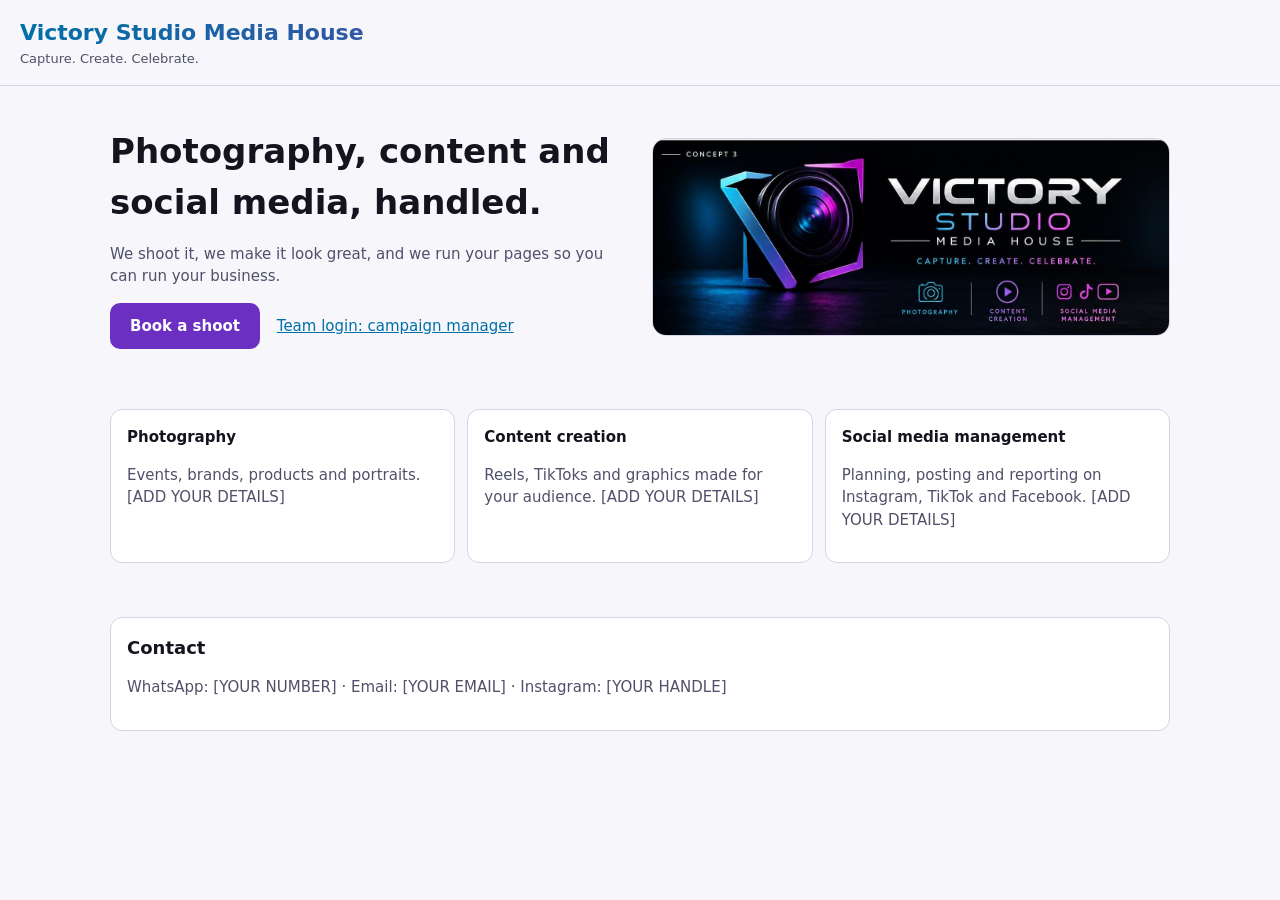
==== index.html @ 6e5b6c18 "Add files via upload" ====
<!doctype html>
<html lang="en"><head><meta charset="utf-8"><meta name="viewport" content="width=device-width, initial-scale=1, viewport-fit=cover">
<title>Victory Studio Media House</title><meta name="description" content="Photography, content creation and social media management. Capture. Create. Celebrate."><link rel="stylesheet" href="css/style.css"></head><body>
<header><h1>Victory Studio Media House</h1><div class="sub">Capture. Create. Celebrate.</div></header>
<section class="hero"><div><h2 style="font-size:34px">Photography, content and social media, handled.</h2><p class="mu">We shoot it, we make it look great, and we run your pages so you can run your business.</p><a class="btn" href="#contact">Book a shoot</a> <a href="app.html" style="margin-left:12px">Team login: campaign manager</a></div><img src="assets/logo.jpg" alt="Victory Studio Media House logo"></section>
<section class="sec"><div class="grid"><div class="card"><h3>Photography</h3><p class="mu">Events, brands, products and portraits. [ADD YOUR DETAILS]</p></div><div class="card"><h3>Content creation</h3><p class="mu">Reels, TikToks and graphics made for your audience. [ADD YOUR DETAILS]</p></div><div class="card"><h3>Social media management</h3><p class="mu">Planning, posting and reporting on Instagram, TikTok and Facebook. [ADD YOUR DETAILS]</p></div></div></section>
<section class="sec" id="contact"><div class="card"><h2>Contact</h2><p class="mu">WhatsApp: [YOUR NUMBER] · Email: [YOUR EMAIL] · Instagram: [YOUR HANDLE]</p></div></section>
</body></html>
---- css/style.css ----
:root{color-scheme:dark;--bg:#0A0A12;--cd:#12121E;--bd:#2A2A44;--tx:#F2F2FA;--mu:#B4B4CC;--c1:#3FC8FF;--c2:#B06BFF;--c3:#FF4FD8;box-sizing:border-box;padding-top:env(safe-area-inset-top,0px);padding-bottom:env(safe-area-inset-bottom,0px)}
@media (prefers-color-scheme:light){:root:not([data-theme="dark"]){color-scheme:light;--bg:#F6F6FB;--cd:#fff;--bd:#D5D5E6;--tx:#14141F;--mu:#50506A;--c1:#0070A8;--c2:#6B2FC2;--c3:#B0189A}}
:root[data-theme="light"]{color-scheme:light;--bg:#F6F6FB;--cd:#fff;--bd:#D5D5E6;--tx:#14141F;--mu:#50506A;--c1:#0070A8;--c2:#6B2FC2;--c3:#B0189A}
*{box-sizing:border-box}body{margin:0;background:var(--bg);color:var(--tx);font:15px/1.5 "Exo 2",system-ui,sans-serif}
header{padding:16px 20px;border-bottom:1px solid var(--bd)}h1{margin:0;font-size:22px;background:linear-gradient(90deg,var(--c1),var(--c3));-webkit-background-clip:text;background-clip:text;color:transparent}
.sub{color:var(--mu);font-size:13px}nav{display:flex;gap:6px;padding:10px 20px;overflow-x:auto;border-bottom:1px solid var(--bd)}
nav button{white-space:nowrap}main{padding:20px;max-width:1200px;margin:auto}
button,input,select,textarea{font:inherit;color:var(--tx);background:var(--cd);border:1px solid var(--bd);border-radius:8px;padding:8px 10px;min-height:44px}
button{cursor:pointer}button.on,button.pri{background:var(--c2);border-color:var(--c2);color:#fff}button.sm{min-height:34px;padding:4px 10px}
.card{background:var(--cd);border:1px solid var(--bd);border-radius:12px;padding:16px;margin-bottom:14px}
.row{display:flex;gap:8px;flex-wrap:wrap;align-items:center}.row>*{flex:1 1 140px}.grid{display:grid;gap:12px;grid-template-columns:repeat(auto-fit,minmax(170px,1fr))}
.stat b{display:block;font-size:26px;color:var(--c1)}h2{margin:0 0 10px;font-size:18px}h3{margin:0 0 6px;font-size:15px}
.kan{display:grid;grid-template-columns:repeat(6,minmax(180px,1fr));gap:10px;overflow-x:auto}.col{background:var(--bg);border:1px solid var(--bd);border-radius:10px;padding:8px;min-height:80px}
.t{background:var(--cd);border:1px solid var(--bd);border-radius:8px;padding:8px;margin-top:6px;font-size:14px}.tag{font-size:12px;color:var(--c3);font-weight:600}
table{width:100%;border-collapse:collapse}td,th{padding:6px;border-bottom:1px solid var(--bd);text-align:left;font-size:14px}.sc{overflow-x:auto}
.mu{color:var(--mu)}input.n{width:90px;flex:none;min-height:34px}textarea{width:100%;min-height:80px}
a{color:var(--c1)}.hero{display:grid;gap:24px;padding:40px 20px;max-width:1100px;margin:auto;align-items:center}.hero img{width:100%;border-radius:14px;border:1px solid var(--bd)}
.btn{display:inline-block;padding:12px 20px;border-radius:10px;background:var(--c2);color:#fff;text-decoration:none;font-weight:600}.sec{max-width:1100px;margin:auto;padding:20px}
@media (min-width:800px){.hero{grid-template-columns:1fr 1fr}}
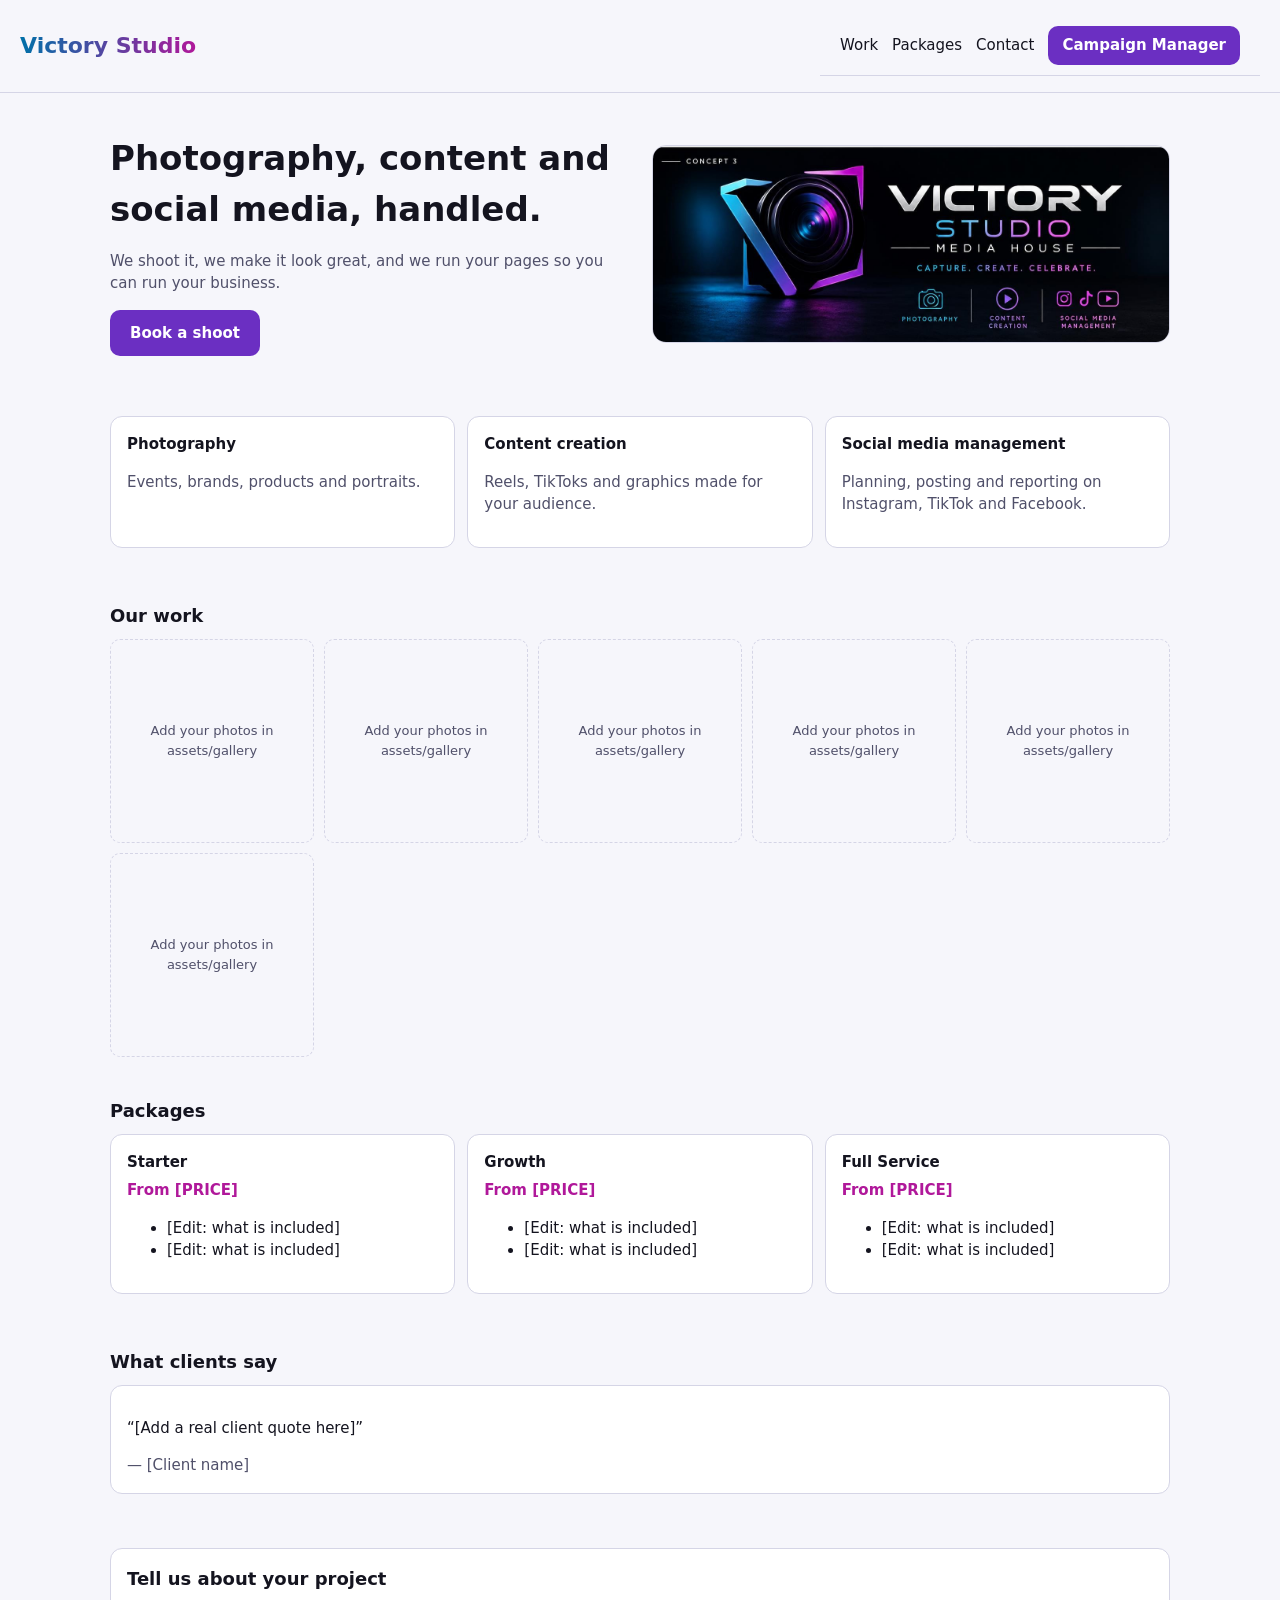
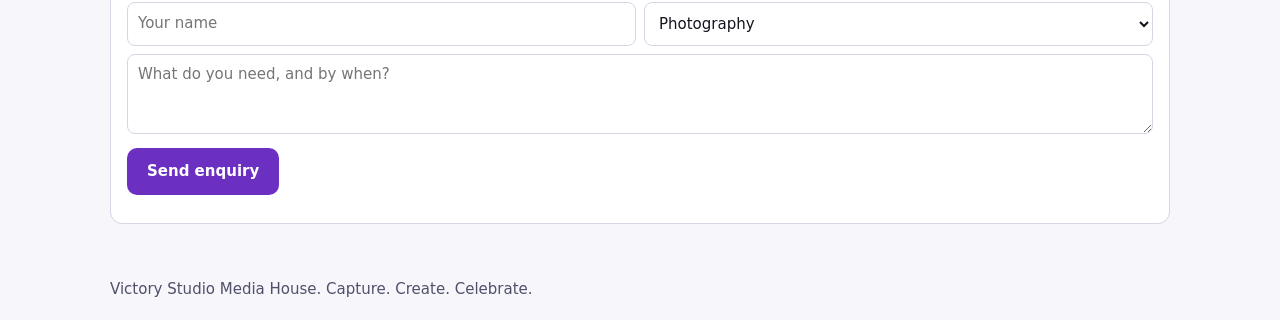
==== commit f618b93c: "Add files via upload" ====
--- a/index.html
+++ b/index.html
@@ -1,8 +1,15 @@
 <!doctype html>
 <html lang="en"><head><meta charset="utf-8"><meta name="viewport" content="width=device-width, initial-scale=1, viewport-fit=cover">
-<title>Victory Studio Media House</title><meta name="description" content="Photography, content creation and social media management. Capture. Create. Celebrate."><link rel="stylesheet" href="css/style.css"></head><body>
-<header><h1>Victory Studio Media House</h1><div class="sub">Capture. Create. Celebrate.</div></header>
-<section class="hero"><div><h2 style="font-size:34px">Photography, content and social media, handled.</h2><p class="mu">We shoot it, we make it look great, and we run your pages so you can run your business.</p><a class="btn" href="#contact">Book a shoot</a> <a href="app.html" style="margin-left:12px">Team login: campaign manager</a></div><img src="assets/logo.jpg" alt="Victory Studio Media House logo"></section>
-<section class="sec"><div class="grid"><div class="card"><h3>Photography</h3><p class="mu">Events, brands, products and portraits. [ADD YOUR DETAILS]</p></div><div class="card"><h3>Content creation</h3><p class="mu">Reels, TikToks and graphics made for your audience. [ADD YOUR DETAILS]</p></div><div class="card"><h3>Social media management</h3><p class="mu">Planning, posting and reporting on Instagram, TikTok and Facebook. [ADD YOUR DETAILS]</p></div></div></section>
-<section class="sec" id="contact"><div class="card"><h2>Contact</h2><p class="mu">WhatsApp: [YOUR NUMBER] · Email: [YOUR EMAIL] · Instagram: [YOUR HANDLE]</p></div></section>
-</body></html>
+<title>Victory Studio Media House | Photography, Content Creation, Social Media</title>
+<meta name="description" content="Victory Studio Media House offers photography, content creation and social media management. Capture. Create. Celebrate.">
+<meta property="og:title" content="Victory Studio Media House"><meta property="og:image" content="assets/logo.jpg">
+<link rel="stylesheet" href="css/style.css"></head><body>
+<header class="top"><h1>Victory Studio</h1><nav class="links"><a href="#work">Work</a><a href="#packages">Packages</a><a href="#contact">Contact</a><a class="btn sm2" href="app.html">Campaign Manager</a></nav></header>
+<section class="hero"><div><h2 style="font-size:34px">Photography, content and social media, handled.</h2><p class="mu">We shoot it, we make it look great, and we run your pages so you can run your business.</p><a class="btn" href="#contact">Book a shoot</a></div><img src="assets/logo.jpg" alt="Victory Studio Media House logo"></section>
+<section class="sec"><div class="grid"><div class="card"><h3>Photography</h3><p class="mu">Events, brands, products and portraits.</p></div><div class="card"><h3>Content creation</h3><p class="mu">Reels, TikToks and graphics made for your audience.</p></div><div class="card"><h3>Social media management</h3><p class="mu">Planning, posting and reporting on Instagram, TikTok and Facebook.</p></div></div></section>
+<section class="sec" id="work"><h2>Our work</h2><div class="gal" id="gallery"></div></section>
+<section class="sec" id="packages"><h2>Packages</h2><div class="grid" id="packages-wrap"><div id="pk" class="grid" style="grid-column:1/-1"></div></div></section>
+<section class="sec"><h2>What clients say</h2><div class="grid" id="tests"></div></section>
+<section class="sec" id="contact"><div class="card"><h2>Tell us about your project</h2><div class="row"><input id="en" placeholder="Your name" aria-label="Your name"><select id="es" aria-label="Service"><option>Photography</option><option>Content creation</option><option>Social media management</option><option>Not sure yet</option></select></div><textarea id="em" placeholder="What do you need, and by when?" aria-label="Message" style="margin-top:8px"></textarea><button class="btn" id="send" style="margin-top:8px;border:0;cursor:pointer">Send enquiry</button><div class="links" id="social" style="margin-top:12px"></div></div></section>
+<footer class="sec mu">Victory Studio Media House. Capture. Create. Celebrate.</footer>
+<script src="js/config.js"></script><script src="js/site.js"></script></body></html>
--- a/css/style.css
+++ b/css/style.css
@@ -17,3 +17,7 @@
 a{color:var(--c1)}.hero{display:grid;gap:24px;padding:40px 20px;max-width:1100px;margin:auto;align-items:center}.hero img{width:100%;border-radius:14px;border:1px solid var(--bd)}
 .btn{display:inline-block;padding:12px 20px;border-radius:10px;background:var(--c2);color:#fff;text-decoration:none;font-weight:600}.sec{max-width:1100px;margin:auto;padding:20px}
 @media (min-width:800px){.hero{grid-template-columns:1fr 1fr}}
+.top{display:flex;justify-content:space-between;align-items:center;flex-wrap:wrap;gap:8px}.links{display:flex;gap:14px;flex-wrap:wrap;align-items:center}.links a{color:var(--tx);text-decoration:none}
+.sm2{padding:8px 14px;color:#fff!important}.price{color:var(--c3);font-weight:800;margin:4px 0}.gal{display:grid;gap:10px;grid-template-columns:repeat(auto-fill,minmax(200px,1fr))}.gal img{width:100%;aspect-ratio:1;object-fit:cover;border-radius:10px}
+.ph{aspect-ratio:1;border:1px dashed var(--bd);border-radius:10px;display:flex;align-items:center;justify-content:center;text-align:center;padding:10px;color:var(--mu);font-size:13px}
+.fab{position:fixed;right:16px;bottom:calc(16px + env(safe-area-inset-bottom,0px));background:#25D366;color:#06210F;font-weight:700;padding:12px 18px;border-radius:999px;text-decoration:none;z-index:5}
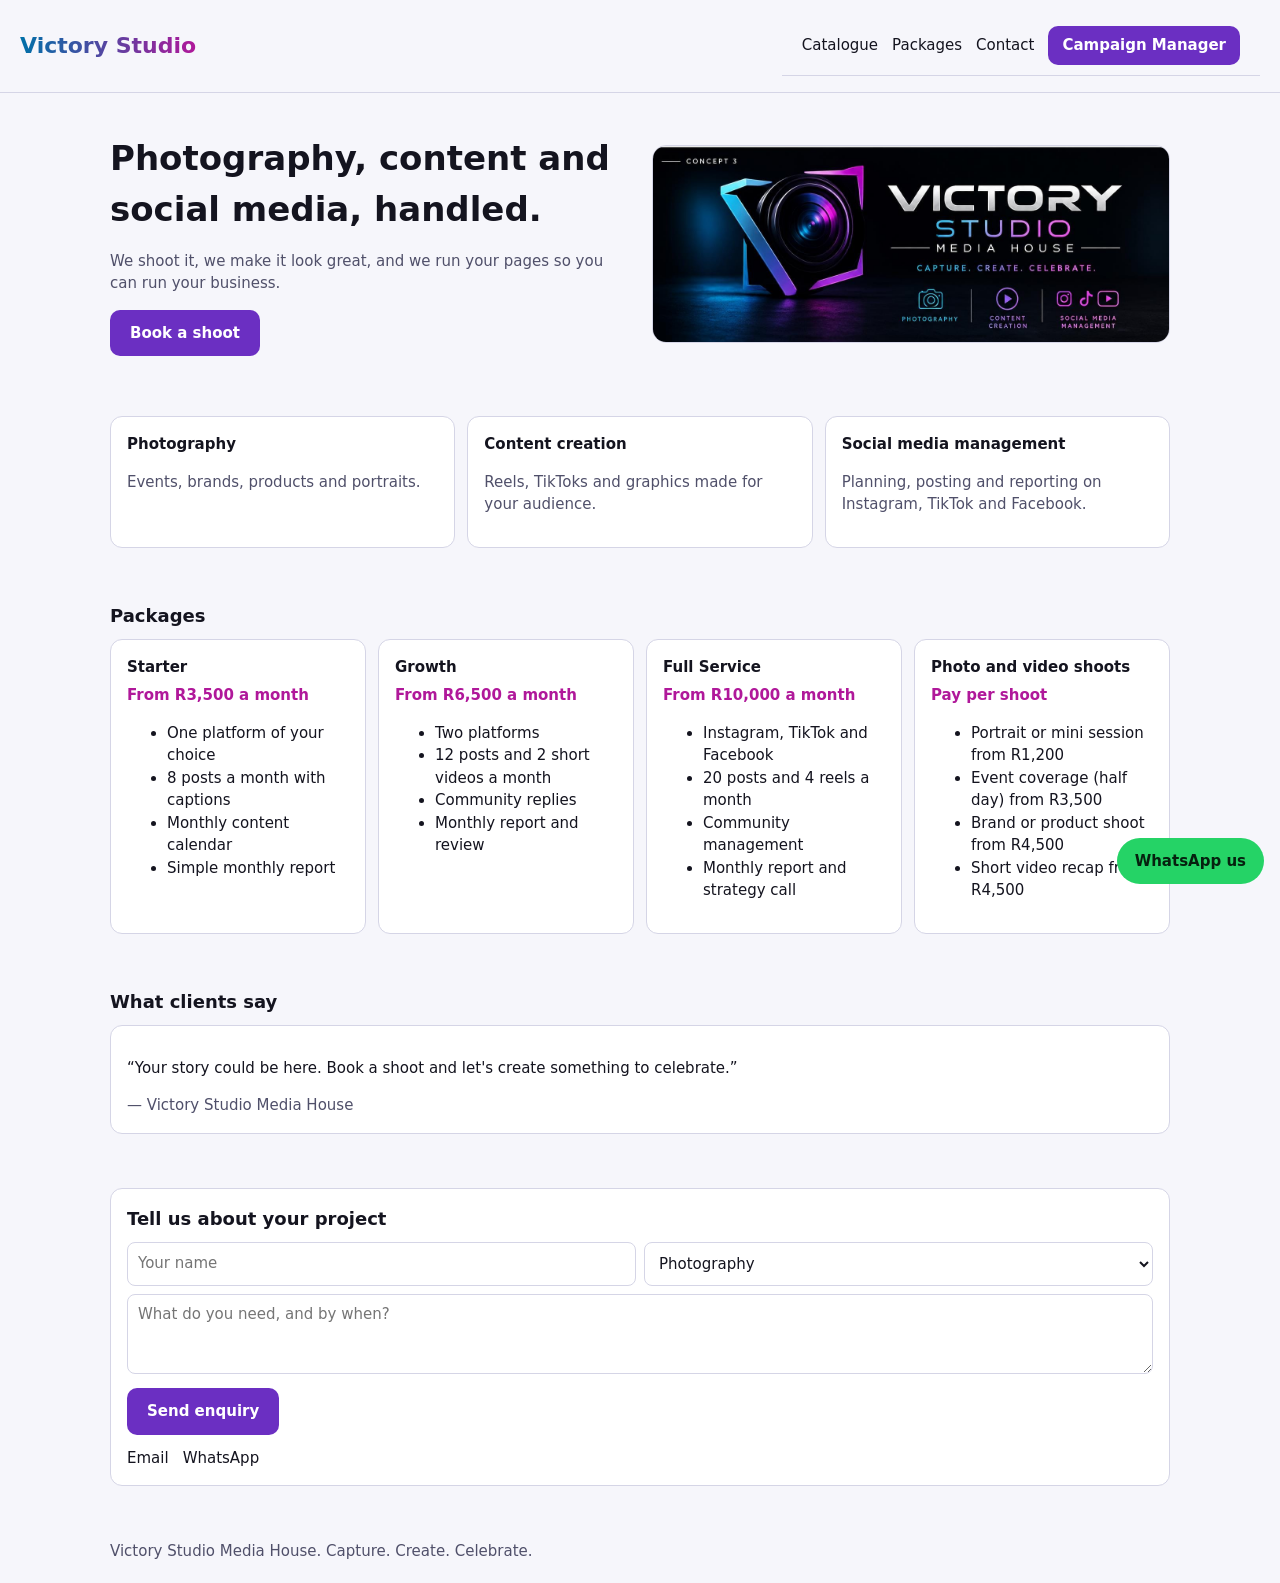
==== commit 9820ecac: "Add files via upload" ====
--- a/index.html
+++ b/index.html
@@ -4,7 +4,7 @@
 <meta name="description" content="Victory Studio Media House offers photography, content creation and social media management. Capture. Create. Celebrate.">
 <meta property="og:title" content="Victory Studio Media House"><meta property="og:image" content="assets/logo.jpg">
 <link rel="stylesheet" href="css/style.css"></head><body>
-<header class="top"><h1>Victory Studio</h1><nav class="links"><a href="#work">Work</a><a href="#packages">Packages</a><a href="#contact">Contact</a><a class="btn sm2" href="app.html">Campaign Manager</a></nav></header>
+<header class="top"><h1>Victory Studio</h1><nav class="links"><a href="#work">Work</a><a href="catalogue.html">Catalogue</a><a href="#packages">Packages</a><a href="#contact">Contact</a><a class="btn sm2" href="app.html">Campaign Manager</a></nav></header>
 <section class="hero"><div><h2 style="font-size:34px">Photography, content and social media, handled.</h2><p class="mu">We shoot it, we make it look great, and we run your pages so you can run your business.</p><a class="btn" href="#contact">Book a shoot</a></div><img src="assets/logo.jpg" alt="Victory Studio Media House logo"></section>
 <section class="sec"><div class="grid"><div class="card"><h3>Photography</h3><p class="mu">Events, brands, products and portraits.</p></div><div class="card"><h3>Content creation</h3><p class="mu">Reels, TikToks and graphics made for your audience.</p></div><div class="card"><h3>Social media management</h3><p class="mu">Planning, posting and reporting on Instagram, TikTok and Facebook.</p></div></div></section>
 <section class="sec" id="work"><h2>Our work</h2><div class="gal" id="gallery"></div></section>
--- a/css/style.css
+++ b/css/style.css
@@ -21,3 +21,4 @@
 .sm2{padding:8px 14px;color:#fff!important}.price{color:var(--c3);font-weight:800;margin:4px 0}.gal{display:grid;gap:10px;grid-template-columns:repeat(auto-fill,minmax(200px,1fr))}.gal img{width:100%;aspect-ratio:1;object-fit:cover;border-radius:10px}
 .ph{aspect-ratio:1;border:1px dashed var(--bd);border-radius:10px;display:flex;align-items:center;justify-content:center;text-align:center;padding:10px;color:var(--mu);font-size:13px}
 .fab{position:fixed;right:16px;bottom:calc(16px + env(safe-area-inset-bottom,0px));background:#25D366;color:#06210F;font-weight:700;padding:12px 18px;border-radius:999px;text-decoration:none;z-index:5}
+@media print{.noprint{display:none!important}:root{--bg:#fff;--cd:#fff;--bd:#ccc;--tx:#000;--mu:#333;--c3:#000}body{background:#fff}}
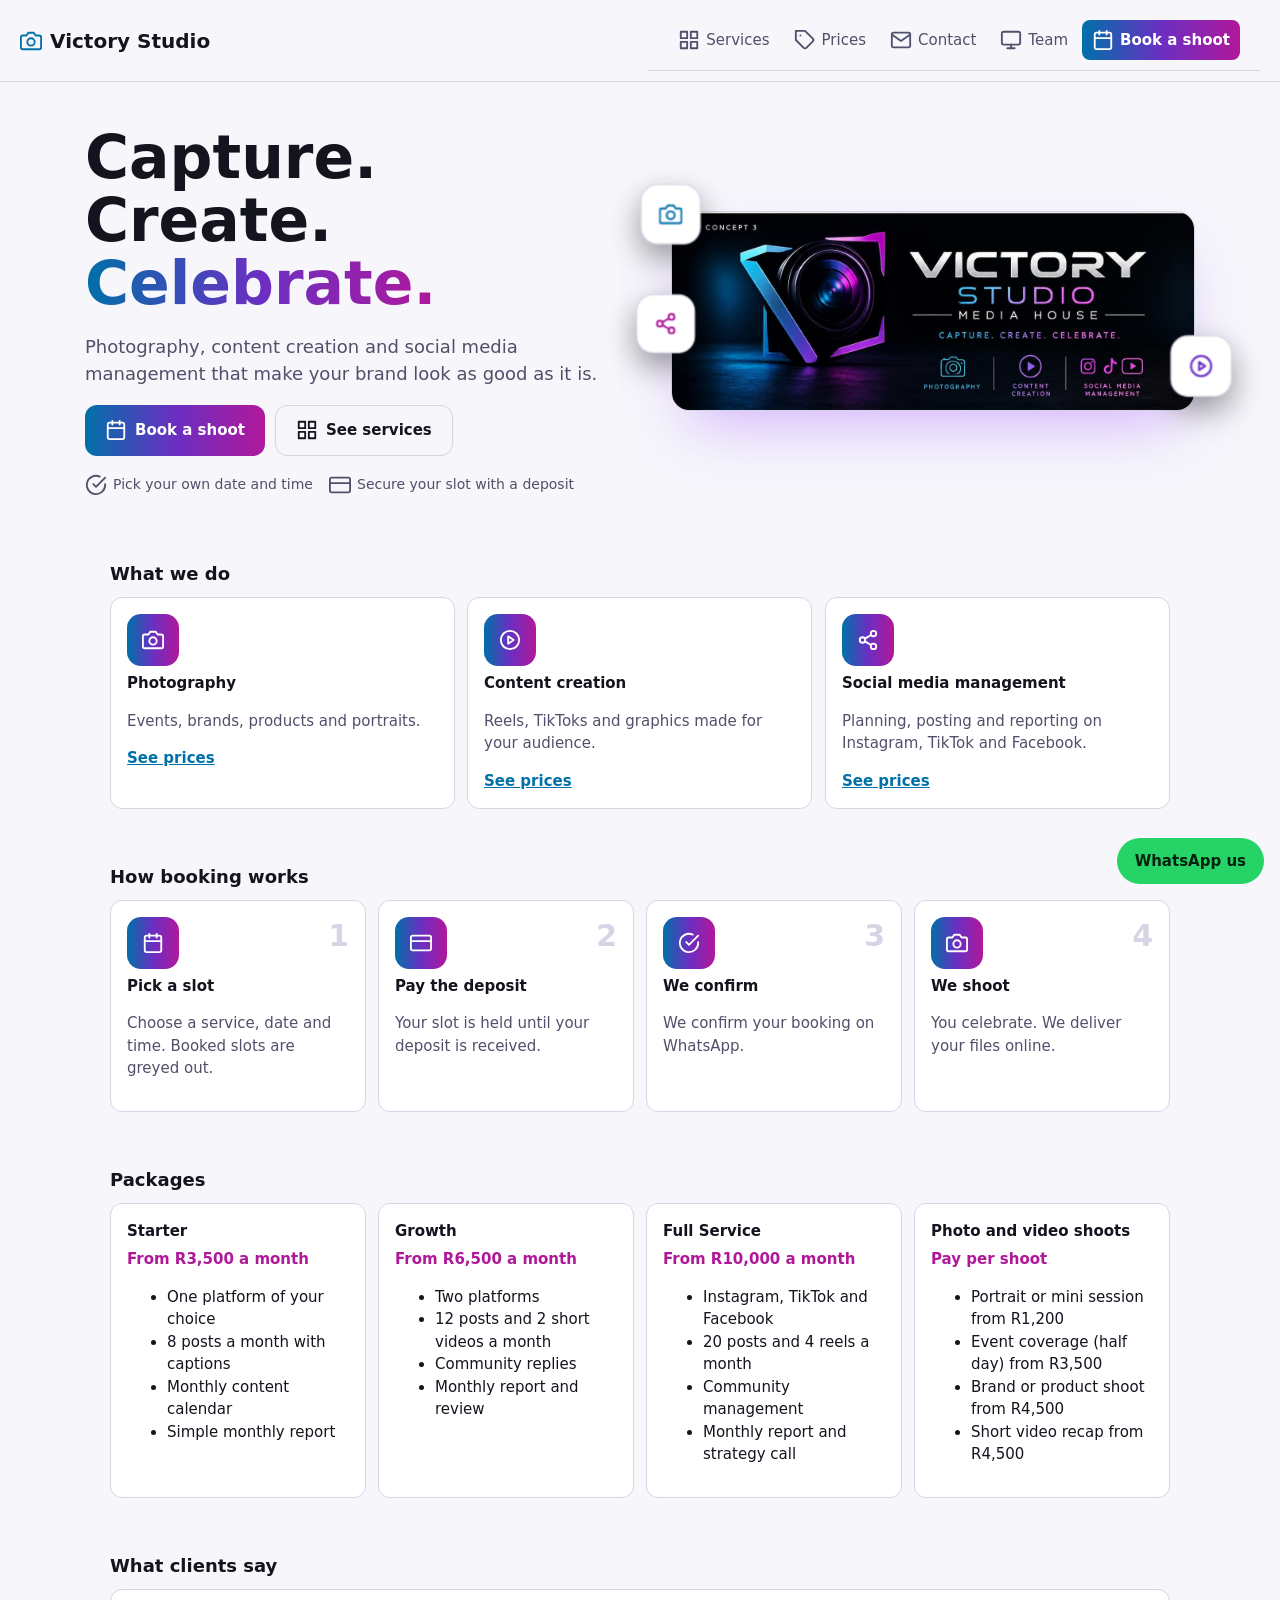
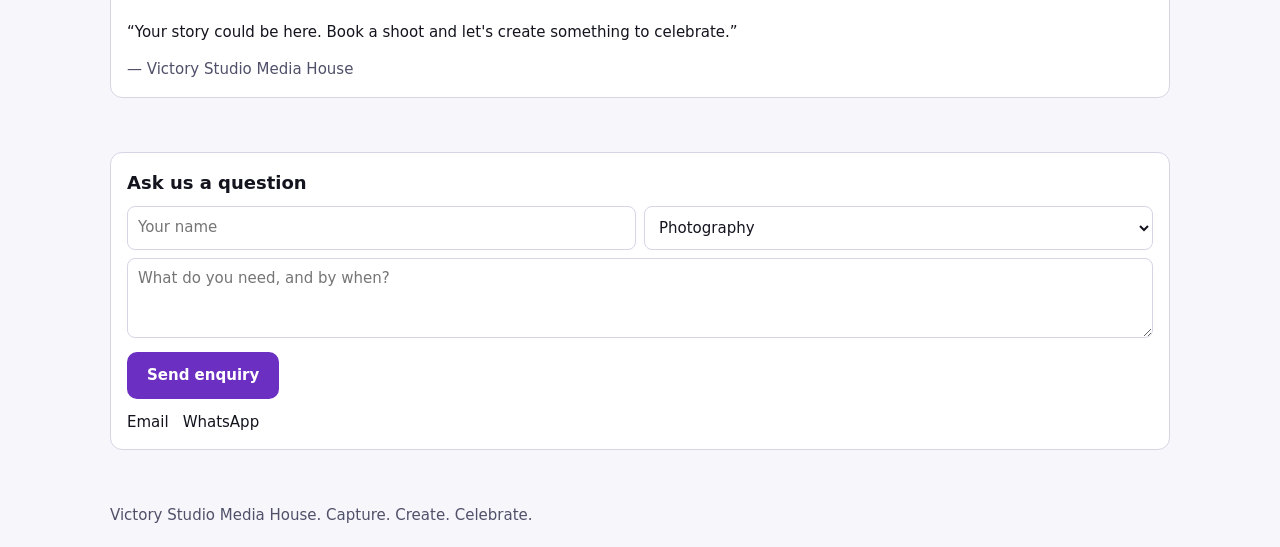
==== commit 77716276: "Add files via upload" ====
--- a/index.html
+++ b/index.html
@@ -1,15 +1,28 @@
 <!doctype html>
 <html lang="en"><head><meta charset="utf-8"><meta name="viewport" content="width=device-width, initial-scale=1, viewport-fit=cover">
 <title>Victory Studio Media House | Photography, Content Creation, Social Media</title>
-<meta name="description" content="Victory Studio Media House offers photography, content creation and social media management. Capture. Create. Celebrate.">
+<meta name="description" content="Victory Studio Media House offers photography, content creation and social media management. Book a shoot online.">
 <meta property="og:title" content="Victory Studio Media House"><meta property="og:image" content="assets/logo.jpg">
-<link rel="stylesheet" href="css/style.css"></head><body>
-<header class="top"><h1>Victory Studio</h1><nav class="links"><a href="#work">Work</a><a href="catalogue.html">Catalogue</a><a href="#packages">Packages</a><a href="#contact">Contact</a><a class="btn sm2" href="app.html">Campaign Manager</a></nav></header>
-<section class="hero"><div><h2 style="font-size:34px">Photography, content and social media, handled.</h2><p class="mu">We shoot it, we make it look great, and we run your pages so you can run your business.</p><a class="btn" href="#contact">Book a shoot</a></div><img src="assets/logo.jpg" alt="Victory Studio Media House logo"></section>
-<section class="sec"><div class="grid"><div class="card"><h3>Photography</h3><p class="mu">Events, brands, products and portraits.</p></div><div class="card"><h3>Content creation</h3><p class="mu">Reels, TikToks and graphics made for your audience.</p></div><div class="card"><h3>Social media management</h3><p class="mu">Planning, posting and reporting on Instagram, TikTok and Facebook.</p></div></div></section>
+<link rel="stylesheet" href="css/style.css"><link rel="stylesheet" href="css/site.css"><script src="js/icons.js"></script></head><body>
+<header class="nav"><a class="brand" href="#top"><svg class="ic"><use href="#i-camera"/></svg>Victory Studio</a>
+<nav class="menu" aria-label="Main"><a href="#services"><svg class="ic"><use href="#i-grid"/></svg>Services</a><a href="catalogue.html"><svg class="ic"><use href="#i-tag"/></svg>Prices</a><a href="#contact"><svg class="ic"><use href="#i-mail"/></svg>Contact</a><a href="app.html"><svg class="ic"><use href="#i-tool"/></svg>Team</a><a class="cta" href="book.html"><svg class="ic"><use href="#i-cal"/></svg>Book a shoot</a></nav></header>
+<section class="hero2" id="top"><div><h2 class="big">Capture. Create. <span class="grad">Celebrate.</span></h2><p class="mu" style="font-size:18px">Photography, content creation and social media management that make your brand look as good as it is.</p>
+<div class="btns"><a class="cta" href="book.html"><svg class="ic"><use href="#i-cal"/></svg>Book a shoot</a><a href="#services"><svg class="ic"><use href="#i-grid"/></svg>See services</a></div>
+<div class="trust"><span><svg class="ic"><use href="#i-check"/></svg>Pick your own date and time</span><span><svg class="ic"><use href="#i-card"/></svg>Secure your slot with a deposit</span></div></div>
+<div class="stage"><div class="tilt"><img src="assets/logo.jpg" alt="Victory Studio Media House logo"><div class="chip c1"><svg class="ic"><use href="#i-camera"/></svg></div><div class="chip c2"><svg class="ic"><use href="#i-play"/></svg></div><div class="chip c3"><svg class="ic"><use href="#i-share"/></svg></div></div></div></section>
+<section class="sec" id="services"><h2>What we do</h2><div class="grid">
+<div class="card tilt svc rv"><div class="ib"><svg class="ic"><use href="#i-camera"/></svg></div><h3>Photography</h3><p class="mu">Events, brands, products and portraits.</p><a href="catalogue.html">See prices</a></div>
+<div class="card tilt svc rv"><div class="ib"><svg class="ic"><use href="#i-play"/></svg></div><h3>Content creation</h3><p class="mu">Reels, TikToks and graphics made for your audience.</p><a href="catalogue.html">See prices</a></div>
+<div class="card tilt svc rv"><div class="ib"><svg class="ic"><use href="#i-share"/></svg></div><h3>Social media management</h3><p class="mu">Planning, posting and reporting on Instagram, TikTok and Facebook.</p><a href="catalogue.html">See prices</a></div></div></section>
+<section class="sec"><h2>How booking works</h2><div class="steps">
+<div class="card rv"><div class="ib"><svg class="ic"><use href="#i-cal"/></svg></div><h3>Pick a slot</h3><p class="mu">Choose a service, date and time. Booked slots are greyed out.</p></div>
+<div class="card rv"><div class="ib"><svg class="ic"><use href="#i-card"/></svg></div><h3>Pay the deposit</h3><p class="mu">Your slot is held until your deposit is received.</p></div>
+<div class="card rv"><div class="ib"><svg class="ic"><use href="#i-check"/></svg></div><h3>We confirm</h3><p class="mu">We confirm your booking on WhatsApp.</p></div>
+<div class="card rv"><div class="ib"><svg class="ic"><use href="#i-camera"/></svg></div><h3>We shoot</h3><p class="mu">You celebrate. We deliver your files online.</p></div></div></section>
 <section class="sec" id="work"><h2>Our work</h2><div class="gal" id="gallery"></div></section>
-<section class="sec" id="packages"><h2>Packages</h2><div class="grid" id="packages-wrap"><div id="pk" class="grid" style="grid-column:1/-1"></div></div></section>
+<section class="sec" id="packages"><h2>Packages</h2><div id="pk" class="grid"></div></section>
 <section class="sec"><h2>What clients say</h2><div class="grid" id="tests"></div></section>
-<section class="sec" id="contact"><div class="card"><h2>Tell us about your project</h2><div class="row"><input id="en" placeholder="Your name" aria-label="Your name"><select id="es" aria-label="Service"><option>Photography</option><option>Content creation</option><option>Social media management</option><option>Not sure yet</option></select></div><textarea id="em" placeholder="What do you need, and by when?" aria-label="Message" style="margin-top:8px"></textarea><button class="btn" id="send" style="margin-top:8px;border:0;cursor:pointer">Send enquiry</button><div class="links" id="social" style="margin-top:12px"></div></div></section>
+<section class="sec" id="contact"><div class="card"><h2>Ask us a question</h2><div class="row"><input id="en" placeholder="Your name" aria-label="Your name"><select id="es" aria-label="Service"><option>Photography</option><option>Content creation</option><option>Social media management</option><option>Not sure yet</option></select></div><textarea id="em" placeholder="What do you need, and by when?" aria-label="Message" style="margin-top:8px"></textarea><button class="btn" id="send" style="margin-top:8px;border:0;cursor:pointer">Send enquiry</button><div class="links" id="social" style="margin-top:12px"></div></div></section>
 <footer class="sec mu">Victory Studio Media House. Capture. Create. Celebrate.</footer>
+<nav class="tabbar" aria-label="Quick"><a href="#top"><svg class="ic"><use href="#i-home"/></svg>Home</a><a href="#services"><svg class="ic"><use href="#i-grid"/></svg>Services</a><a class="bk" href="book.html"><svg class="ic"><use href="#i-cal"/></svg>Book</a><a href="#contact"><svg class="ic"><use href="#i-mail"/></svg>Contact</a></nav>
 <script src="js/config.js"></script><script src="js/site.js"></script></body></html>
--- a/css/site.css
+++ b/css/site.css
@@ -0,0 +1,27 @@
+:root{--g:linear-gradient(90deg,var(--c1),var(--c2),var(--c3))}body{padding-bottom:72px}
+.ic{width:22px;height:22px;stroke:currentColor;fill:none;stroke-width:2;stroke-linecap:round;stroke-linejoin:round;flex:none}
+.nav{position:sticky;top:0;z-index:20;display:flex;align-items:center;justify-content:space-between;gap:12px;padding:10px 20px;background:color-mix(in srgb,var(--bg) 88%,transparent);backdrop-filter:blur(10px);border-bottom:1px solid var(--bd)}
+.brand{display:flex;align-items:center;gap:8px;font-weight:800;font-size:20px;color:var(--tx);text-decoration:none}.brand .ic{color:var(--c1)}
+.menu{display:flex;gap:4px;align-items:center;flex-wrap:wrap}.menu a{display:flex;gap:6px;align-items:center;color:var(--mu);text-decoration:none;padding:8px 10px;border-radius:8px;min-height:40px}.menu a:hover{color:var(--tx);background:var(--cd)}
+.menu a.cta,a.cta{background:var(--g);color:#fff;font-weight:700}
+.hero2{display:grid;gap:36px;max-width:1150px;margin:auto;padding:44px 20px;align-items:center}@media(min-width:860px){.hero2{grid-template-columns:1.05fr 1fr}}
+.big{font-size:clamp(34px,6vw,60px);line-height:1.05;margin:0 0 14px;font-weight:800}.grad{background:var(--g);-webkit-background-clip:text;background-clip:text;color:transparent}
+.btns{display:flex;gap:10px;flex-wrap:wrap;margin:18px 0}.btns a{display:inline-flex;gap:8px;align-items:center;padding:13px 20px;border-radius:12px;text-decoration:none;font-weight:700;border:1px solid var(--bd);color:var(--tx)}.btns a.cta{border:0;color:#fff}
+.trust{display:flex;gap:16px;flex-wrap:wrap;color:var(--mu);font-size:14px}.trust span{display:flex;gap:6px;align-items:center}
+.stage{perspective:1000px;position:relative}.tilt{transform-style:preserve-3d;transition:transform .12s ease-out;will-change:transform}
+.stage .tilt img{width:100%;display:block;border-radius:18px;border:1px solid var(--bd);box-shadow:0 30px 60px -20px rgba(176,107,255,.5)}
+.chip{position:absolute;width:56px;height:56px;border-radius:16px;background:var(--cd);border:1px solid var(--bd);display:flex;align-items:center;justify-content:center;color:var(--c1);box-shadow:0 12px 30px rgba(0,0,0,.4);animation:fl 5s ease-in-out infinite}
+.c1{top:-18px;left:-10px;transform:translateZ(70px)}.c2{bottom:22px;right:-10px;color:var(--c2);transform:translateZ(90px);animation-delay:-2s}.c3{top:42%;left:-20px;color:var(--c3);transform:translateZ(50px);animation-delay:-3.5s}
+@keyframes fl{50%{translate:0 -10px}}
+.ib{width:52px;height:52px;border-radius:14px;background:var(--g);color:#fff;display:flex;align-items:center;justify-content:center;margin-bottom:6px}
+.svc.tilt{transition:transform .12s ease-out,border-color .2s}.svc:hover{border-color:var(--c2)}.svc a{color:var(--c1);font-weight:600}
+.steps{display:grid;gap:12px;grid-template-columns:repeat(auto-fit,minmax(200px,1fr));counter-reset:s}.steps .card{position:relative}.steps .card:before{counter-increment:s;content:counter(s);position:absolute;top:12px;right:16px;font-size:30px;font-weight:800;color:var(--bd)}
+.js .rv{opacity:0;transform:translateY(22px);transition:opacity .6s,transform .6s}.js .rv.in{opacity:1;transform:none}
+.tabbar{position:fixed;left:0;right:0;bottom:0;z-index:20;display:flex;background:var(--cd);border-top:1px solid var(--bd);padding-bottom:env(safe-area-inset-bottom,0px)}
+.tabbar a{flex:1;display:flex;flex-direction:column;align-items:center;gap:2px;padding:8px 0;font-size:12px;color:var(--mu);text-decoration:none}.tabbar a.bk{color:var(--c3);font-weight:700}
+@media(max-width:759px){.menu a:not(.cta){display:none}.fab{bottom:calc(80px + env(safe-area-inset-bottom,0px))}}
+@media(min-width:760px){.tabbar{display:none}body{padding-bottom:0}}
+.dayrow{display:flex;gap:8px;overflow-x:auto;padding:4px 0 8px}.day{flex:none;min-width:66px;text-align:center;line-height:1.3}
+.day.on,.slot.on{background:var(--c2);border-color:var(--c2);color:var(--bg);font-weight:700}.day:disabled,.slot:disabled{opacity:.4;cursor:not-allowed;text-decoration:line-through}
+.slots{display:grid;grid-template-columns:repeat(auto-fit,minmax(150px,1fr));gap:8px}.slot{min-height:48px}.ok{color:var(--c1);font-weight:700}
+@media(prefers-reduced-motion:reduce){.chip{animation:none}.js .rv{opacity:1;transform:none;transition:none}.tilt{transition:none}}
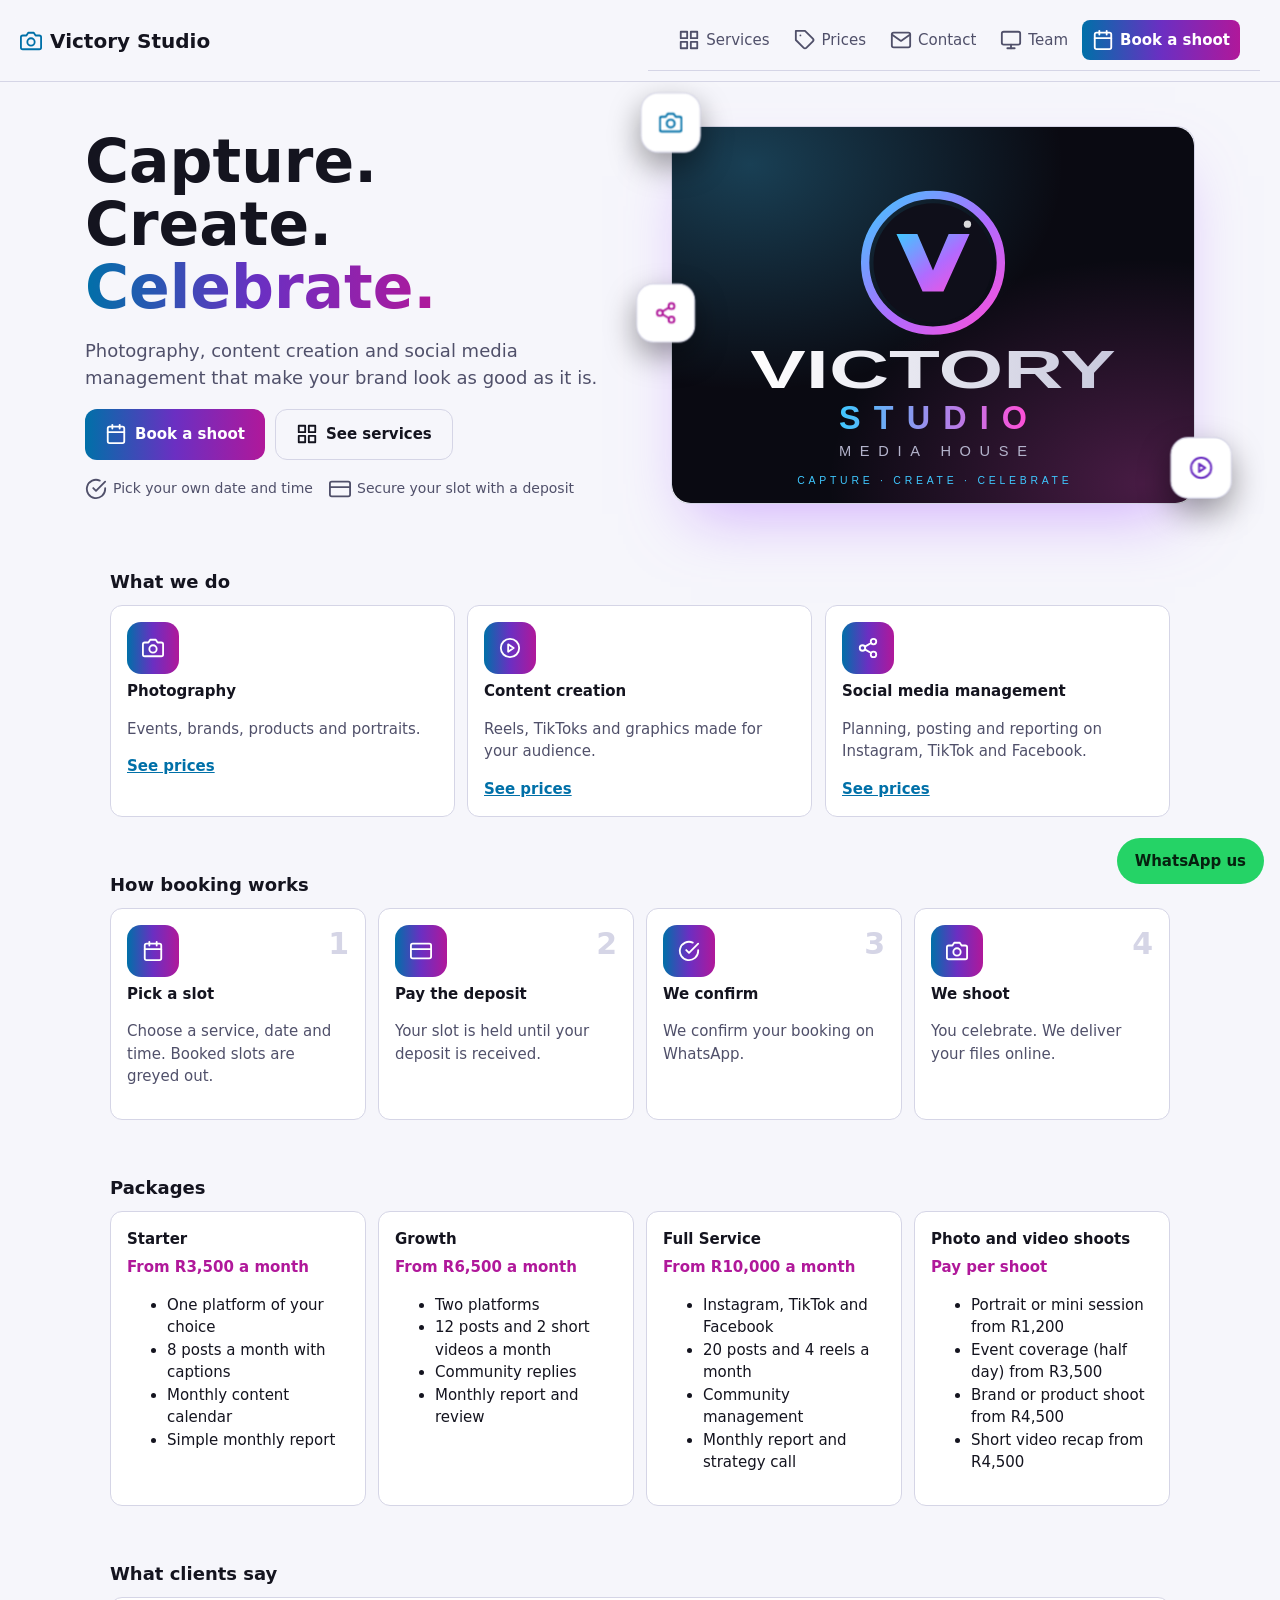
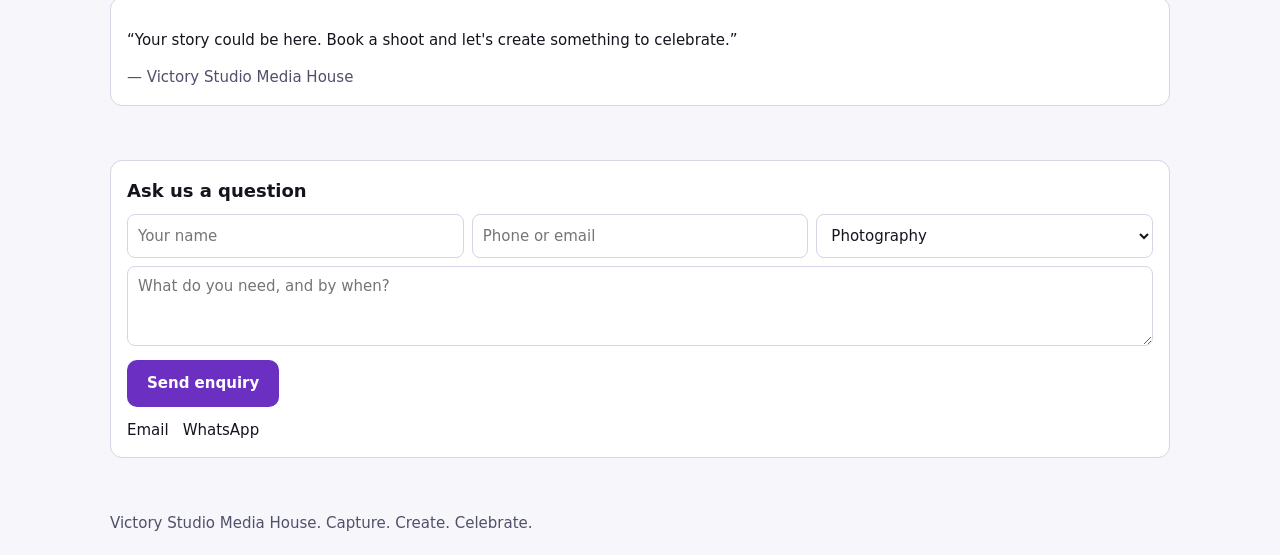
==== commit 651790d7: "Add files via upload" ====
--- a/index.html
+++ b/index.html
@@ -2,14 +2,14 @@
 <html lang="en"><head><meta charset="utf-8"><meta name="viewport" content="width=device-width, initial-scale=1, viewport-fit=cover">
 <title>Victory Studio Media House | Photography, Content Creation, Social Media</title>
 <meta name="description" content="Victory Studio Media House offers photography, content creation and social media management. Book a shoot online.">
-<meta property="og:title" content="Victory Studio Media House"><meta property="og:image" content="assets/logo.jpg">
-<link rel="stylesheet" href="css/style.css"><link rel="stylesheet" href="css/site.css"><script src="js/icons.js"></script></head><body>
+<meta property="og:title" content="Victory Studio Media House">
+<link rel="icon" href="assets/icon.svg" type="image/svg+xml"><link rel="stylesheet" href="css/style.css"><link rel="stylesheet" href="css/site.css"><script src="js/icons.js"></script></head><body>
 <header class="nav"><a class="brand" href="#top"><svg class="ic"><use href="#i-camera"/></svg>Victory Studio</a>
 <nav class="menu" aria-label="Main"><a href="#services"><svg class="ic"><use href="#i-grid"/></svg>Services</a><a href="catalogue.html"><svg class="ic"><use href="#i-tag"/></svg>Prices</a><a href="#contact"><svg class="ic"><use href="#i-mail"/></svg>Contact</a><a href="app.html"><svg class="ic"><use href="#i-tool"/></svg>Team</a><a class="cta" href="book.html"><svg class="ic"><use href="#i-cal"/></svg>Book a shoot</a></nav></header>
 <section class="hero2" id="top"><div><h2 class="big">Capture. Create. <span class="grad">Celebrate.</span></h2><p class="mu" style="font-size:18px">Photography, content creation and social media management that make your brand look as good as it is.</p>
 <div class="btns"><a class="cta" href="book.html"><svg class="ic"><use href="#i-cal"/></svg>Book a shoot</a><a href="#services"><svg class="ic"><use href="#i-grid"/></svg>See services</a></div>
 <div class="trust"><span><svg class="ic"><use href="#i-check"/></svg>Pick your own date and time</span><span><svg class="ic"><use href="#i-card"/></svg>Secure your slot with a deposit</span></div></div>
-<div class="stage"><div class="tilt"><img src="assets/logo.jpg" alt="Victory Studio Media House logo"><div class="chip c1"><svg class="ic"><use href="#i-camera"/></svg></div><div class="chip c2"><svg class="ic"><use href="#i-play"/></svg></div><div class="chip c3"><svg class="ic"><use href="#i-share"/></svg></div></div></div></section>
+<div class="stage"><div class="tilt"><img src="assets/logo.svg" alt="Victory Studio Media House logo"><div class="chip c1"><svg class="ic"><use href="#i-camera"/></svg></div><div class="chip c2"><svg class="ic"><use href="#i-play"/></svg></div><div class="chip c3"><svg class="ic"><use href="#i-share"/></svg></div></div></div></section>
 <section class="sec" id="services"><h2>What we do</h2><div class="grid">
 <div class="card tilt svc rv"><div class="ib"><svg class="ic"><use href="#i-camera"/></svg></div><h3>Photography</h3><p class="mu">Events, brands, products and portraits.</p><a href="catalogue.html">See prices</a></div>
 <div class="card tilt svc rv"><div class="ib"><svg class="ic"><use href="#i-play"/></svg></div><h3>Content creation</h3><p class="mu">Reels, TikToks and graphics made for your audience.</p><a href="catalogue.html">See prices</a></div>
@@ -22,7 +22,7 @@
 <section class="sec" id="work"><h2>Our work</h2><div class="gal" id="gallery"></div></section>
 <section class="sec" id="packages"><h2>Packages</h2><div id="pk" class="grid"></div></section>
 <section class="sec"><h2>What clients say</h2><div class="grid" id="tests"></div></section>
-<section class="sec" id="contact"><div class="card"><h2>Ask us a question</h2><div class="row"><input id="en" placeholder="Your name" aria-label="Your name"><select id="es" aria-label="Service"><option>Photography</option><option>Content creation</option><option>Social media management</option><option>Not sure yet</option></select></div><textarea id="em" placeholder="What do you need, and by when?" aria-label="Message" style="margin-top:8px"></textarea><button class="btn" id="send" style="margin-top:8px;border:0;cursor:pointer">Send enquiry</button><div class="links" id="social" style="margin-top:12px"></div></div></section>
+<section class="sec" id="contact"><div class="card"><h2>Ask us a question</h2><div class="row"><input id="en" placeholder="Your name" aria-label="Your name"><input id="ec" placeholder="Phone or email" aria-label="Phone or email"><select id="es" aria-label="Service"><option>Photography</option><option>Content creation</option><option>Social media management</option><option>Not sure yet</option></select></div><textarea id="em" placeholder="What do you need, and by when?" aria-label="Message" style="margin-top:8px"></textarea><button class="btn" id="send" style="margin-top:8px;border:0;cursor:pointer">Send enquiry</button><div class="links" id="social" style="margin-top:12px"></div></div></section>
 <footer class="sec mu">Victory Studio Media House. Capture. Create. Celebrate.</footer>
 <nav class="tabbar" aria-label="Quick"><a href="#top"><svg class="ic"><use href="#i-home"/></svg>Home</a><a href="#services"><svg class="ic"><use href="#i-grid"/></svg>Services</a><a class="bk" href="book.html"><svg class="ic"><use href="#i-cal"/></svg>Book</a><a href="#contact"><svg class="ic"><use href="#i-mail"/></svg>Contact</a></nav>
 <script src="js/config.js"></script><script src="js/site.js"></script></body></html>
